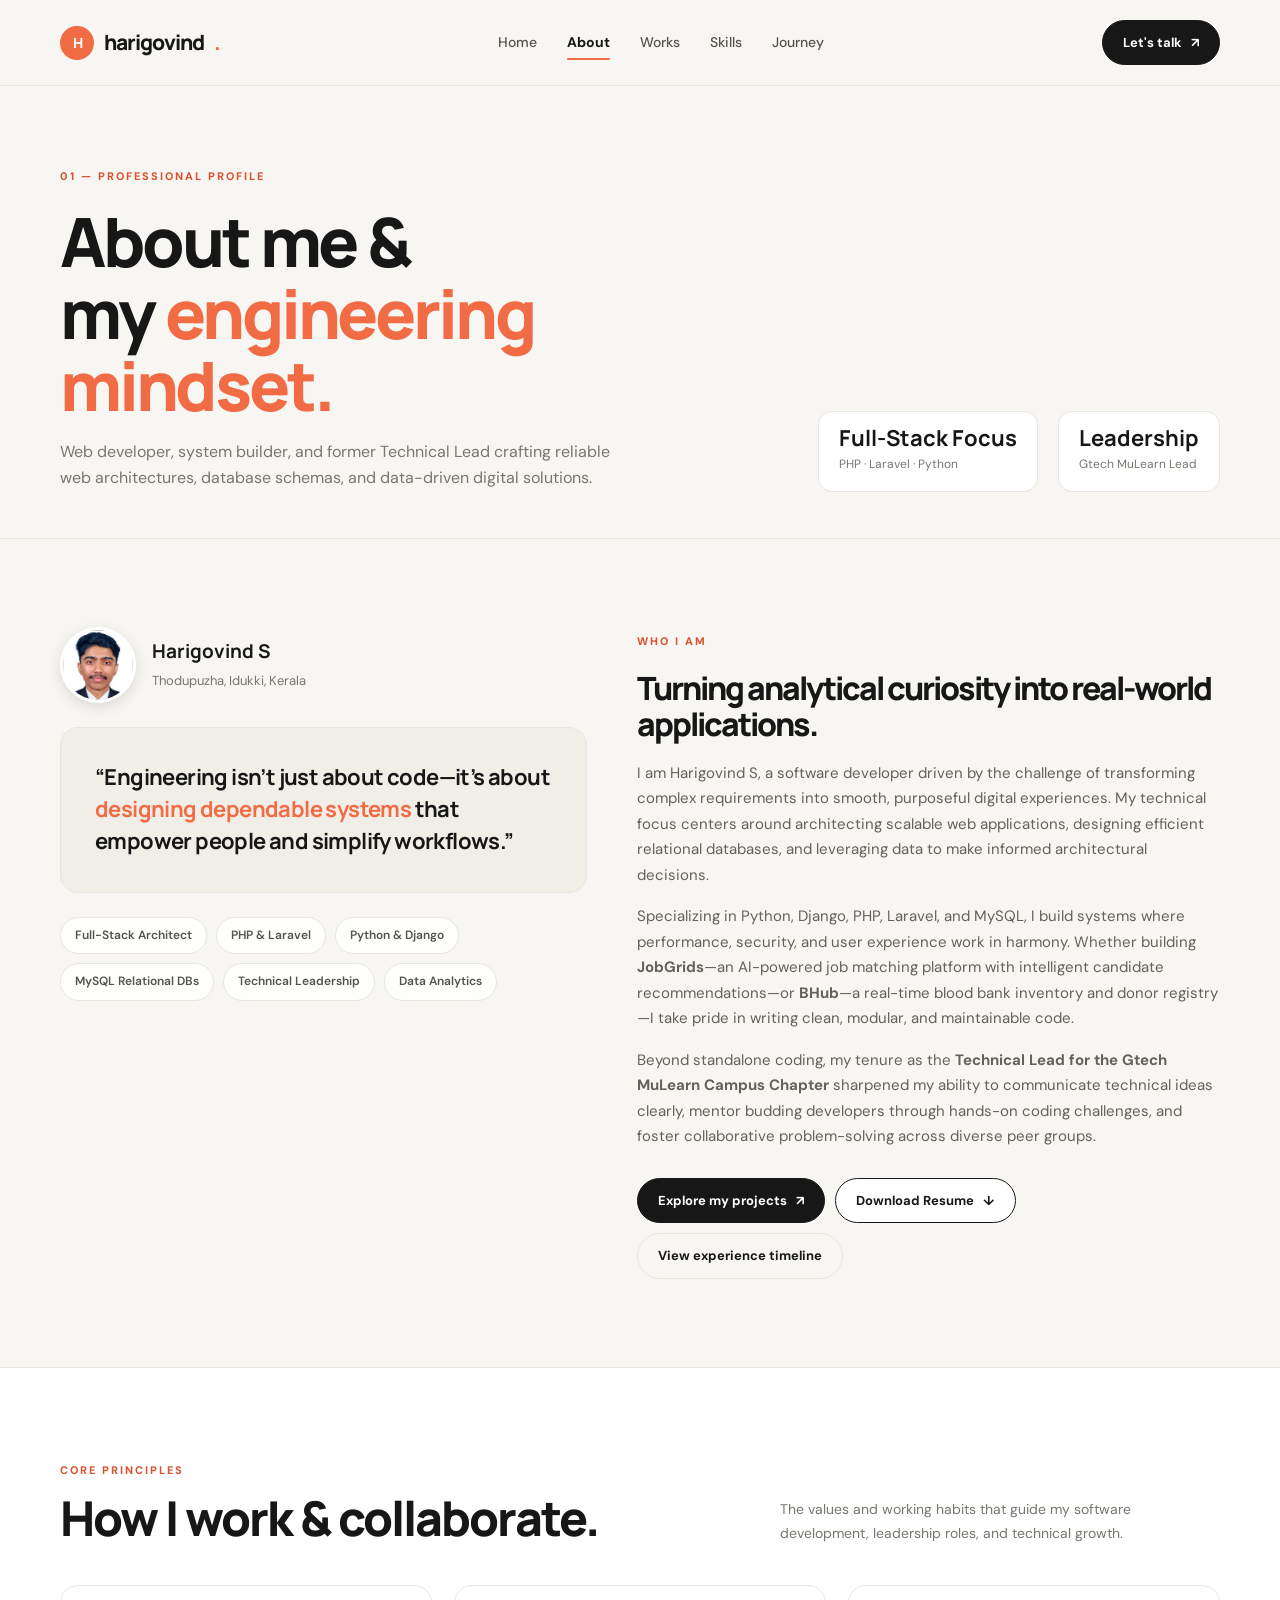
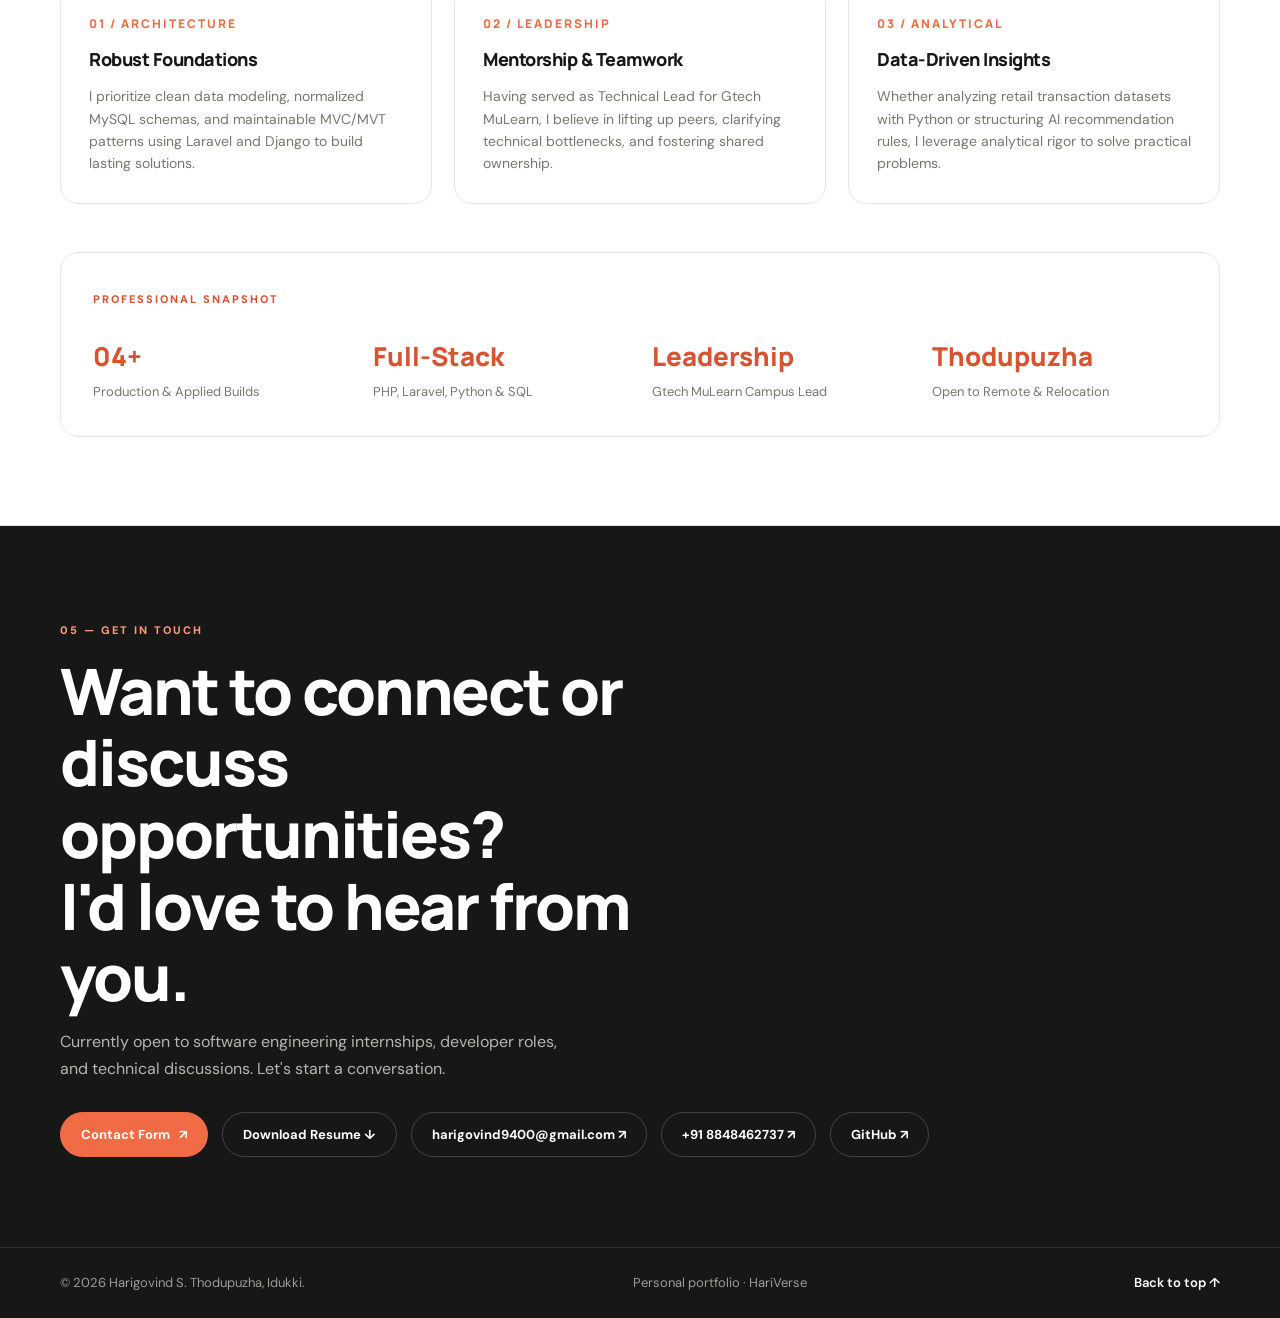
==== about.html @ 69e4f775 "initial commit" ====
<!DOCTYPE html>
<html lang="en">
<head>
  <meta charset="UTF-8">
  <meta name="viewport" content="width=device-width, initial-scale=1.0">
  <meta name="description" content="Learn more about Harigovind S — Web developer, Technical Lead, and builder specializing in full-stack web systems.">
  <meta name="theme-color" content="#f7f6f2">
  <title>About — Harigovind S</title>
  <link rel="preconnect" href="https://fonts.googleapis.com">
  <link rel="preconnect" href="https://fonts.gstatic.com" crossorigin>
  <link href="https://fonts.googleapis.com/css2?family=DM+Sans:wght@400;500;600;700&family=Manrope:wght@400;500;600;700;800&display=swap" rel="stylesheet">
  <link rel="stylesheet" href="assets/css/styles.css">
  <script src="assets/js/script.js" defer></script>
</head>
<body>
  <header class="topbar">
    <div class="wrap nav">
      <a class="brand" href="index.html" aria-label="Harigovind home"><span class="brand-mark">H</span> harigovind<span class="dot-accent">.</span></a>
      <nav class="navlinks" id="navlinks" aria-label="Main navigation">
        <a href="index.html">Home</a>
        <a href="about.html" class="active">About</a>
        <a href="projects.html">Works</a>
        <a href="skills.html">Skills</a>
        <a href="experience.html">Journey</a>
        
      </nav>
      <a class="nav-cta" href="contact.html">Let's talk <span>↗</span></a>
      <button class="menu-btn" id="menuBtn" aria-label="Toggle navigation" aria-expanded="false">☰</button>
    </div>
  </header>

  <main>
    <section class="page-intro">
      <div class="wrap">
        <div class="page-intro-grid">
          <div>
            <div class="kicker">01 — Professional Profile</div>
            <h1>About me &amp;<br>my <em>engineering mindset.</em></h1>
            <p class="page-intro-copy">Web developer, system builder, and former Technical Lead crafting reliable web architectures, database schemas, and data-driven digital solutions.</p>
          </div>
          <div class="page-intro-stats">
            <div class="stat-pill">
              <strong>Full-Stack Focus</strong>
              <span>PHP · Laravel · Python</span>
            </div>
            <div class="stat-pill">
              <strong>Leadership</strong>
              <span>Gtech MuLearn Lead</span>
            </div>
          </div>
        </div>
      </div>
    </section>

    <!-- Narrative & Quote Section -->
    <section id="story">
      <div class="wrap">
        <div class="about-grid">
          <div>
            <div style="display: flex; align-items: center; gap: 16px; margin-bottom: 24px;">
              <img src="assets/img/hari.jpg" alt="Harigovind S" style="width: 76px; height: 76px; border-radius: 50%; object-fit: cover; object-position: center top; border: 3px solid #ffffff; box-shadow: 0 4px 14px rgba(0,0,0,0.12);">
              <div>
                <strong style="display: block; font-family: 'Manrope', sans-serif; font-size: 19px;">Harigovind S</strong>
                <span style="font-size: 13px; color: var(--muted);">Thodupuzha, Idukki, Kerala</span>
              </div>
            </div>
            <div class="about-quote">
              “Engineering isn’t just about code—it’s about <span>designing dependable systems</span> that empower people and simplify workflows.”
            </div>
            <div class="chips" style="margin-top: 24px;">
              <span class="chip">Full-Stack Architect</span>
              <span class="chip">PHP &amp; Laravel</span>
              <span class="chip">Python &amp; Django</span>
              <span class="chip">MySQL Relational DBs</span>
              <span class="chip">Technical Leadership</span>
              <span class="chip">Data Analytics</span>
            </div>
          </div>
          <div>
            <div class="kicker" style="margin-bottom: 12px;">Who I am</div>
            <h2 style="font-size: 32px; margin-bottom: 18px;">Turning analytical curiosity into real-world applications.</h2>
            <p class="about-text">
              I am Harigovind S, a software developer driven by the challenge of transforming complex requirements into smooth, purposeful digital experiences. My technical focus centers around architecting scalable web applications, designing efficient relational databases, and leveraging data to make informed architectural decisions.
            </p>
            <p class="about-text">
              Specializing in Python, Django, PHP, Laravel, and MySQL, I build systems where performance, security, and user experience work in harmony. Whether building <strong>JobGrids</strong>—an AI-powered job matching platform with intelligent candidate recommendations—or <strong>BHub</strong>—a real-time blood bank inventory and donor registry—I take pride in writing clean, modular, and maintainable code.
            </p>
            <p class="about-text">
              Beyond standalone coding, my tenure as the <strong>Technical Lead for the Gtech MuLearn Campus Chapter</strong> sharpened my ability to communicate technical ideas clearly, mentor budding developers through hands-on coding challenges, and foster collaborative problem-solving across diverse peer groups.
            </p>
            <div style="margin-top: 28px; display: flex; flex-wrap: wrap; gap: 10px;">
              <a class="btn" href="projects.html">Explore my projects <span>↗</span></a>
              <a class="btn btn-resume" href="assets/docs/Harigovind_S_Resume.pdf" download="Harigovind_S_Resume.pdf" target="_blank">Download Resume <span>↓</span></a>
              <a class="btn btn-light" href="experience.html">View experience timeline</a>
            </div>
          </div>
        </div>
      </div>
    </section>

    <!-- Core Values Section -->
    <section style="background: var(--surface); border-top: 1px solid var(--line); border-bottom: 1px solid var(--line);">
      <div class="wrap">
        <div class="section-head">
          <div>
            <div class="kicker">Core Principles</div>
            <h2>How I work &amp; collaborate.</h2>
          </div>
          <p class="section-intro">The values and working habits that guide my software development, leadership roles, and technical growth.</p>
        </div>

        <div class="values-grid">
          <div class="value-card">
            <span class="value-number">01 / ARCHITECTURE</span>
            <h3>Robust Foundations</h3>
            <p>I prioritize clean data modeling, normalized MySQL schemas, and maintainable MVC/MVT patterns using Laravel and Django to build lasting solutions.</p>
          </div>
          <div class="value-card">
            <span class="value-number">02 / LEADERSHIP</span>
            <h3>Mentorship &amp; Teamwork</h3>
            <p>Having served as Technical Lead for Gtech MuLearn, I believe in lifting up peers, clarifying technical bottlenecks, and fostering shared ownership.</p>
          </div>
          <div class="value-card">
            <span class="value-number">03 / ANALYTICAL</span>
            <h3>Data-Driven Insights</h3>
            <p>Whether analyzing retail transaction datasets with Python or structuring AI recommendation rules, I leverage analytical rigor to solve practical problems.</p>
          </div>
        </div>

        <!-- Quick Facts Box -->
        <div class="quick-facts-box">
          <div class="kicker">Professional Snapshot</div>
          <div class="facts-grid">
            <div class="fact-item">
              <strong>04+</strong>
              <span>Production &amp; Applied Builds</span>
            </div>
            <div class="fact-item">
              <strong>Full-Stack</strong>
              <span>PHP, Laravel, Python &amp; SQL</span>
            </div>
            <div class="fact-item">
              <strong>Leadership</strong>
              <span>Gtech MuLearn Campus Lead</span>
            </div>
            <div class="fact-item">
              <strong>Thodupuzha</strong>
              <span>Open to Remote &amp; Relocation</span>
            </div>
          </div>
        </div>
      </div>
    </section>

    <!-- Contact Banner -->
    <section class="contact-banner" id="contact">
      <div class="wrap">
        <div class="kicker">05 — Get in touch</div>
        <h2>Want to connect or discuss opportunities?<br>I'd love to hear from you.</h2>
        <p>Currently open to software engineering internships, developer roles, and technical discussions. Let's start a conversation.</p>
        <div class="contact-links">
          <a class="btn btn-accent" href="contact.html">Contact Form <span>↗</span></a>
          <a class="btn btn-light" href="assets/docs/Harigovind_S_Resume.pdf" download="Harigovind_S_Resume.pdf" target="_blank">Download Resume ↓</a>
          <a class="btn btn-light" href="mailto:harigovind9400@gmail.com">harigovind9400@gmail.com ↗</a>
          <a class="btn btn-light" href="tel:+918848462737">+91 8848462737 ↗</a>
          <a class="btn btn-light" href="https://github.com/harigovinds04" target="_blank" rel="noopener noreferrer">GitHub ↗</a>
        </div>
      </div>
    </section>
  </main>

  <footer>
    <div class="wrap footer-inner">
      <span>© <span id="year"></span> Harigovind S. Thodupuzha, Idukki.</span>
      <span>Personal portfolio · HariVerse</span>
      <a href="#story">Back to top ↑</a>
    </div>
  </footer>
</body>
</html>
---- assets/css/styles.css ----
/* ==========================================================================
   HariVerse Portfolio — Master Stylesheet
   assets/css/styles.css
   Unified theme across all portfolio pages
   ========================================================================== */

/* --------------------------------------------------------------------------
   01. CSS Custom Properties / Design Tokens
   -------------------------------------------------------------------------- */
:root {
  --bg: #f7f6f2;
  --surface: #ffffff;
  --surface-alt: #faf9f6;
  --ink: #171717;
  --ink-light: #2b2a27;
  --muted: #77766f;
  --muted-light: #9c9a92;
  --line: #e8e6df;
  --line-light: #f0eee8;
  --accent: #f16b45;
  --accent-dark: #d95331;
  --accent-soft: rgba(241, 107, 69, 0.12);
  --soft: #eeece6;
  --soft-warm: #f1eee7;
  --dark-bg: #171717;
  --dark-surface: #222220;
  --dark-line: #33322f;
  
  --radius-sm: 8px;
  --radius-md: 14px;
  --radius-lg: 18px;
  --radius-xl: 24px;
  --radius-full: 999px;
  
  --max: 1160px;
  --shadow-subtle: 0 4px 20px rgba(0, 0, 0, 0.04);
  --shadow-card: 0 16px 36px rgba(23, 23, 23, 0.06);
  --shadow-hover: 0 20px 45px rgba(23, 23, 23, 0.1);
  --transition-fast: 0.2s ease;
  --transition-smooth: 0.3s cubic-bezier(0.16, 1, 0.3, 1);
}

/* --------------------------------------------------------------------------
   02. Reset & Base Typography
   -------------------------------------------------------------------------- */
*, *::before, *::after {
  box-sizing: border-box;
}

html {
  scroll-behavior: smooth;
  -webkit-font-smoothing: antialiased;
  -moz-osx-font-smoothing: grayscale;
}

body {
  margin: 0;
  background-color: var(--bg);
  color: var(--ink);
  font-family: "DM Sans", -apple-system, BlinkMacSystemFont, "Segoe UI", Roboto, sans-serif;
  font-size: 16px;
  line-height: 1.65;
  overflow-x: hidden;
}

h1, h2, h3, h4, h5, h6, p {
  margin-top: 0;
}

h1, h2, h3, h4 {
  font-family: "Manrope", sans-serif;
  color: var(--ink);
  font-weight: 800;
  letter-spacing: -1.5px;
}

a {
  color: inherit;
  text-decoration: none;
  transition: color var(--transition-fast);
}

button, input, textarea, select {
  font: inherit;
  color: inherit;
}

img {
  max-width: 100%;
  display: block;
}

.wrap {
  width: min(var(--max), calc(100% - 48px));
  margin-inline: auto;
}

/* --------------------------------------------------------------------------
   03. Header & Global Navigation
   -------------------------------------------------------------------------- */
.topbar {
  padding: 20px 0;
  background: var(--bg);
  border-bottom: 1px solid var(--line);
  position: sticky;
  top: 0;
  z-index: 100;
  backdrop-filter: blur(12px);
  -webkit-backdrop-filter: blur(12px);
  background-color: rgba(247, 246, 242, 0.94);
  transition: padding var(--transition-fast), border-color var(--transition-fast);
}

.nav {
  display: flex;
  align-items: center;
  justify-content: space-between;
  gap: 24px;
}

.brand {
  display: flex;
  align-items: center;
  gap: 10px;
  font-family: "Manrope", sans-serif;
  font-weight: 800;
  font-size: 21px;
  letter-spacing: -1px;
  color: var(--ink);
}

.brand-mark {
  width: 34px;
  height: 34px;
  border-radius: 50%;
  display: grid;
  place-items: center;
  background: var(--accent);
  color: #ffffff;
  font-size: 14px;
  font-weight: 800;
  flex-shrink: 0;
}

.dot-accent {
  color: var(--accent);
}

.navlinks {
  display: flex;
  align-items: center;
  gap: 30px;
  color: #55534e;
  font-size: 14px;
  font-weight: 500;
}

.navlinks a {
  position: relative;
  padding: 4px 0;
}

.navlinks a:hover {
  color: var(--accent-dark);
}

.navlinks a.active {
  color: var(--ink);
  font-weight: 700;
}

.navlinks a.active::after {
  content: "";
  position: absolute;
  bottom: -2px;
  left: 0;
  width: 100%;
  height: 2px;
  background: var(--accent);
  border-radius: 2px;
}

.nav-resume {
  font-weight: 700 !important;
  color: var(--accent-dark) !important;
}

.nav-resume:hover {
  color: var(--accent) !important;
}

.nav-cta, .btn {
  display: inline-flex;
  align-items: center;
  justify-content: center;
  gap: 9px;
  border-radius: var(--radius-full);
  padding: 11px 20px;
  background: var(--ink);
  color: #ffffff;
  font-size: 13px;
  font-weight: 700;
  border: 1px solid var(--ink);
  transition: var(--transition-fast);
  cursor: pointer;
  white-space: nowrap;
}

.nav-cta:hover, .btn:hover {
  background: var(--accent);
  border-color: var(--accent);
  color: #ffffff;
  transform: translateY(-2px);
}

.btn span {
  display: inline-block;
  transition: transform var(--transition-fast);
}

.btn:hover span {
  transform: translate(2px, -2px);
}

.btn-light {
  background: transparent;
  color: var(--ink);
  border-color: var(--line);
}

.btn-light:hover {
  background: var(--ink);
  color: #ffffff;
  border-color: var(--ink);
}

.btn-accent {
  background: var(--accent);
  border-color: var(--accent);
  color: #ffffff;
}

.btn-accent:hover {
  background: var(--accent-dark);
  border-color: var(--accent-dark);
}

.btn-resume {
  background: var(--surface);
  color: var(--ink);
  border-color: var(--ink);
}

.btn-resume:hover {
  background: var(--accent);
  border-color: var(--accent);
  color: #ffffff;
}

.btn-resume:hover span {
  transform: translateY(2px);
}

.menu-btn {
  display: none;
  border: 1px solid var(--line);
  background: var(--surface);
  border-radius: 50%;
  width: 42px;
  height: 42px;
  font-size: 18px;
  cursor: pointer;
  align-items: center;
  justify-content: center;
  color: var(--ink);
}

/* --------------------------------------------------------------------------
   04. Page Header / Intros & Hero Elements
   -------------------------------------------------------------------------- */
.eyebrow, .kicker {
  display: inline-flex;
  align-items: center;
  gap: 9px;
  color: var(--muted);
  text-transform: uppercase;
  letter-spacing: 2px;
  font-size: 11px;
  font-weight: 800;
}

.kicker {
  color: var(--accent-dark);
}

.dot {
  width: 8px;
  height: 8px;
  border-radius: 50%;
  background: #6dbb83;
  box-shadow: 0 0 0 5px rgba(109, 187, 131, 0.18);
  display: inline-block;
}

/* Dedicated Page Intro Banner for subpages */
.page-intro {
  padding: 76px 0 46px;
  border-bottom: 1px solid var(--line);
}

.page-intro-grid {
  display: grid;
  grid-template-columns: 1.2fr 0.8fr;
  gap: 40px;
  align-items: flex-end;
}

.page-intro h1 {
  font-size: clamp(40px, 6vw, 68px);
  line-height: 1.06;
  letter-spacing: -3px;
  margin: 16px 0 18px;
}

.page-intro h1 em {
  color: var(--accent);
  font-style: normal;
}

.page-intro-copy {
  color: var(--muted);
  font-size: 16px;
  max-width: 580px;
  margin-bottom: 0;
}

.page-intro-stats {
  display: flex;
  flex-wrap: wrap;
  gap: 20px;
  justify-content: flex-end;
}

.stat-pill {
  background: var(--surface);
  border: 1px solid var(--line);
  padding: 14px 20px;
  border-radius: var(--radius-md);
  text-align: left;
}

.stat-pill strong {
  display: block;
  font-family: "Manrope", sans-serif;
  font-size: 22px;
  color: var(--ink);
  line-height: 1.1;
}

.stat-pill span {
  font-size: 12px;
  color: var(--muted);
}

/* Hero Section (Index) */
.hero {
  padding: 86px 0 76px;
}

.hero-grid {
  display: grid;
  grid-template-columns: 1.2fr .8fr;
  gap: 54px;
  align-items: center;
}

h1 {
  font-size: clamp(46px, 7vw, 84px);
  line-height: 1.03;
  letter-spacing: -4px;
  margin: 22px 0;
  max-width: 760px;
}

h1 em {
  color: var(--accent);
  font-style: normal;
}

.hero-copy {
  color: var(--muted);
  font-size: 16px;
  max-width: 560px;
}

.hero-actions {
  display: flex;
  flex-wrap: wrap;
  gap: 12px;
  margin-top: 28px;
}

.hero-meta {
  display: flex;
  flex-wrap: wrap;
  gap: 24px;
  margin-top: 42px;
  color: var(--muted);
  font-size: 12px;
}

.hero-meta strong {
  color: var(--ink);
  display: block;
  font-size: 14px;
}

.portrait-card {
  position: relative;
  min-height: 440px;
  border-radius: 28px;
  background: #e9e2d7;
  overflow: hidden;
  display: grid;
  place-items: center;
  box-shadow: var(--shadow-subtle);
}

.portrait-card::before {
  content: "";
  position: absolute;
  width: 310px;
  height: 310px;
  border-radius: 50%;
  background: #f4b69f;
  top: 48px;
  left: 50%;
  transform: translateX(-50%);
}

.portrait-frame {
  position: relative;
  z-index: 1;
  width: 74%;
  aspect-ratio: 4/5;
  border-radius: 46% 46% 22px 22px;
  overflow: hidden;
  box-shadow: 0 20px 45px rgba(88, 68, 55, 0.22);
  border: 4px solid #ffffff;
  background: #d8cec3;
  display: flex;
}

.portrait-photo {
  width: 100%;
  height: 100%;
  object-fit: cover;
  object-position: center top;
  display: block;
  transition: transform 0.4s ease;
}

.portrait-card:hover .portrait-photo {
  transform: scale(1.04);
}

.portrait-placeholder {
  position: relative;
  z-index: 1;
  width: 72%;
  aspect-ratio: 4/5;
  border-radius: 46% 46% 20px 20px;
  background: linear-gradient(145deg, #d0b9a7, #8c7569);
  display: grid;
  place-items: center;
  color: #ffffff;
  font-family: "Manrope", sans-serif;
  font-size: 76px;
  font-weight: 800;
  letter-spacing: -5px;
  box-shadow: 0 20px 50px rgba(88, 68, 55, 0.18);
}

.floating-note {
  position: absolute;
  z-index: 2;
  right: 18px;
  bottom: 22px;
  background: var(--surface);
  padding: 13px 18px;
  border-radius: 14px;
  box-shadow: 0 12px 30px rgba(0, 0, 0, 0.08);
  font-size: 12px;
  border: 1px solid var(--line-light);
}

.floating-note strong {
  display: block;
  font-size: 14px;
  color: var(--ink);
}

/* --------------------------------------------------------------------------
   05. Ticker / Marquee Bar
   -------------------------------------------------------------------------- */
.ticker {
  border-top: 1px solid var(--line);
  border-bottom: 1px solid var(--line);
  padding: 17px 0;
  overflow: hidden;
  color: #77746d;
  background: var(--surface);
}

.ticker-inner {
  display: flex;
  justify-content: space-between;
  gap: 24px;
  white-space: nowrap;
  font-family: "Manrope", sans-serif;
  font-weight: 700;
  font-size: 11px;
  letter-spacing: 2px;
  text-transform: uppercase;
}

/* --------------------------------------------------------------------------
   06. Generic Section Layouts
   -------------------------------------------------------------------------- */
section {
  padding: 88px 0;
}

.section-head {
  display: flex;
  align-items: flex-end;
  justify-content: space-between;
  gap: 25px;
  margin-bottom: 38px;
}

h2 {
  font-size: clamp(30px, 4vw, 48px);
  line-height: 1.12;
  letter-spacing: -2px;
  margin: 9px 0 0;
}

.section-intro {
  max-width: 440px;
  color: var(--muted);
  font-size: 14px;
  margin: 0;
}

/* --------------------------------------------------------------------------
   07. About Page & About Section Components
   -------------------------------------------------------------------------- */
.about-grid {
  display: grid;
  grid-template-columns: 0.95fr 1.05fr;
  gap: 50px;
  align-items: start;
}

.about-quote {
  background: var(--soft-warm);
  border: 1px solid var(--line);
  border-radius: var(--radius-lg);
  padding: 34px;
  font-family: "Manrope", sans-serif;
  font-weight: 700;
  font-size: 22px;
  line-height: 1.45;
  letter-spacing: -0.6px;
  position: relative;
}

.about-quote span {
  color: var(--accent);
}

.about-text {
  color: #63615a;
  font-size: 15px;
  line-height: 1.7;
  margin-bottom: 16px;
}

.chips {
  display: flex;
  flex-wrap: wrap;
  gap: 9px;
  margin-top: 24px;
}

.chip {
  border: 1px solid var(--line);
  border-radius: var(--radius-full);
  padding: 8px 14px;
  font-size: 12px;
  font-weight: 600;
  color: #55534e;
  background: rgba(255, 255, 255, 0.85);
  transition: var(--transition-fast);
}

.chip:hover {
  border-color: var(--accent);
  color: var(--accent-dark);
}

/* About Values Grid */
.values-grid {
  display: grid;
  grid-template-columns: repeat(3, 1fr);
  gap: 22px;
  margin-top: 40px;
}

.value-card {
  background: var(--surface);
  border: 1px solid var(--line);
  border-radius: var(--radius-lg);
  padding: 28px;
  transition: var(--transition-fast);
}

.value-card:hover {
  transform: translateY(-4px);
  box-shadow: var(--shadow-card);
  border-color: #d8d5cb;
}

.value-number {
  font-family: "Manrope", sans-serif;
  font-size: 12px;
  font-weight: 800;
  color: var(--accent);
  letter-spacing: 2px;
  margin-bottom: 12px;
  display: block;
}

.value-card h3 {
  font-size: 18px;
  margin-bottom: 10px;
  letter-spacing: -0.5px;
}

.value-card p {
  color: var(--muted);
  font-size: 14px;
  line-height: 1.6;
  margin-bottom: 0;
}

/* Quick Facts / Highlights List */
.quick-facts-box {
  background: var(--surface);
  border: 1px solid var(--line);
  border-radius: var(--radius-lg);
  padding: 32px;
  margin-top: 48px;
}

.facts-grid {
  display: grid;
  grid-template-columns: repeat(4, 1fr);
  gap: 24px;
  margin-top: 24px;
}

.fact-item strong {
  display: block;
  font-family: "Manrope", sans-serif;
  font-size: 26px;
  color: var(--accent-dark);
  font-weight: 800;
}

.fact-item span {
  font-size: 13px;
  color: var(--muted);
}

/* --------------------------------------------------------------------------
   08. Works / Projects Page Components
   -------------------------------------------------------------------------- */
.work-section {
  background: var(--soft);
}

/* Filter Bar */
.filter-bar {
  display: flex;
  flex-wrap: wrap;
  gap: 10px;
  margin-bottom: 38px;
}

.filter-btn {
  padding: 9px 18px;
  border-radius: var(--radius-full);
  border: 1px solid var(--line);
  background: var(--surface);
  font-size: 13px;
  font-weight: 600;
  color: #5f5d57;
  cursor: pointer;
  transition: var(--transition-fast);
}

.filter-btn:hover {
  border-color: var(--ink);
  color: var(--ink);
}

.filter-btn.active {
  background: var(--ink);
  color: #ffffff;
  border-color: var(--ink);
}

/* Featured Project Card (Full width detailed card) */
.project-card {
  background: var(--surface);
  border: 1px solid var(--line);
  border-radius: var(--radius-xl);
  overflow: hidden;
  margin-bottom: 48px;
  box-shadow: var(--shadow-subtle);
  transition: transform var(--transition-smooth), box-shadow var(--transition-smooth);
}

.project-card:hover {
  transform: translateY(-4px);
  box-shadow: var(--shadow-card);
}

.visual {
  min-height: 330px;
  background: #dfe7e1;
  display: grid;
  place-items: center;
  padding: 24px;
  position: relative;
  overflow: hidden;
}

.visual-alt {
  background: #f2e6dc;
}

.visual-code {
  background: #252830;
}

.visual-blue {
  background: #dbe4ee;
}

.project-image {
  width: 100%;
  max-height: 480px;
  object-fit: cover;
  border-radius: var(--radius-md);
  box-shadow: 0 16px 36px rgba(0, 0, 0, 0.12);
  display: block;
}

/* Mock Application Window (Interactive Visual without image) */
.mock-browser {
  width: min(720px, 100%);
  background: #ffffff;
  border-radius: 12px;
  overflow: hidden;
  box-shadow: 0 20px 45px rgba(0, 0, 0, 0.15);
  border: 1px solid rgba(0, 0, 0, 0.08);
}

.mock-browser-bar {
  height: 34px;
  background: #eceae3;
  display: flex;
  align-items: center;
  gap: 7px;
  padding: 0 14px;
}

.mock-browser-bar i {
  width: 8px;
  height: 8px;
  border-radius: 50%;
  background: #d1cec7;
  display: inline-block;
}

.mock-browser-bar i:nth-child(1) { background: #f07d72; }
.mock-browser-bar i:nth-child(2) { background: #eec15b; }
.mock-browser-bar i:nth-child(3) { background: #62c370; }

.mock-browser-body {
  padding: 28px;
  min-height: 200px;
}

.project-card .content {
  padding: 36px;
}

.heading {
  display: flex;
  justify-content: space-between;
  align-items: flex-start;
  gap: 24px;
}

.heading h2 {
  font-size: clamp(26px, 3.5vw, 36px);
  letter-spacing: -1.2px;
  margin: 6px 0 8px;
}

.subtitle {
  color: var(--muted);
  font-size: 15px;
}

.repo-btn {
  display: inline-flex;
  align-items: center;
  gap: 8px;
  padding: 11px 19px;
  border-radius: var(--radius-full);
  background: var(--ink);
  color: #ffffff;
  font-size: 13px;
  font-weight: 700;
  white-space: nowrap;
  transition: var(--transition-fast);
  border: 1px solid var(--ink);
}

.repo-btn:hover {
  background: var(--accent);
  border-color: var(--accent);
  color: #ffffff;
  transform: translateY(-2px);
}

.description {
  max-width: 900px;
  color: #65635d;
  font-size: 15px;
  margin: 20px 0 24px;
  line-height: 1.7;
}

.tags, .stack {
  display: flex;
  flex-wrap: wrap;
  gap: 9px;
}

.tag {
  padding: 6px 13px;
  border: 1px solid var(--line);
  background: var(--surface-alt);
  border-radius: var(--radius-full);
  color: #5f5d57;
  font-size: 12px;
  font-weight: 500;
}

.details {
  display: grid;
  grid-template-columns: 1.2fr 0.8fr;
  gap: 36px;
  border-top: 1px solid var(--line);
  padding-top: 28px;
  margin-top: 30px;
}

.details h3 {
  font-size: 17px;
  margin-bottom: 14px;
}

.features {
  display: grid;
  grid-template-columns: 1fr 1fr;
  gap: 12px 20px;
}

.feature {
  display: flex;
  gap: 10px;
  color: #65635d;
  font-size: 13px;
  line-height: 1.5;
}

.check {
  color: var(--accent);
  font-weight: 800;
  flex-shrink: 0;
}

.stack span {
  padding: 8px 13px;
  border-radius: var(--radius-sm);
  background: var(--soft);
  font-size: 12px;
  font-weight: 600;
  color: var(--ink);
}

.note {
  margin-top: 22px;
  padding: 15px 18px;
  border-radius: var(--radius-md);
  background: #f8f4ec;
  color: #777064;
  font-size: 12px;
  border-left: 3px solid var(--accent);
}

/* Grid Project Card (compact 2-column format) */
.project-grid {
  display: grid;
  grid-template-columns: repeat(2, 1fr);
  gap: 24px;
}

.project {
  background: var(--surface);
  border: 1px solid var(--line);
  border-radius: var(--radius-lg);
  padding: 14px;
  transition: var(--transition-smooth);
  display: flex;
  flex-direction: column;
}

.project:hover {
  transform: translateY(-5px);
  box-shadow: var(--shadow-card);
  border-color: #d8d5cb;
}

.project-art {
  min-height: 240px;
  border-radius: 12px;
  display: grid;
  place-items: center;
  overflow: hidden;
  position: relative;
}

.art-one { background: #dce5dc; }
.art-two { background: #e8d8d0; }
.art-three { background: #d9d9e7; }
.art-four { background: #e8e1c9; }

.mock-window {
  width: 76%;
  min-height: 155px;
  background: #ffffff;
  border-radius: 10px;
  box-shadow: 0 18px 35px rgba(0, 0, 0, 0.08);
  padding: 16px;
  transform: rotate(-3deg);
  transition: transform var(--transition-fast);
}

.project:hover .mock-window {
  transform: rotate(0deg) scale(1.02);
}

.mock-window b {
  display: block;
  width: 45%;
  height: 8px;
  background: #252525;
  border-radius: 9px;
  margin-bottom: 12px;
}

.mock-window i {
  display: block;
  width: 85%;
  height: 5px;
  background: #e8e6e1;
  border-radius: 9px;
  margin: 7px 0;
}

.mock-window .mock-block {
  height: 55px;
  background: #f16b45;
  opacity: 0.8;
  border-radius: 6px;
  margin-top: 13px;
}

.project-info {
  display: flex;
  align-items: center;
  justify-content: space-between;
  gap: 12px;
  padding: 18px 8px 8px;
}

.project-info h3 {
  font-size: 17px;
  margin: 0 0 4px;
}

.project-info p {
  color: var(--muted);
  font-size: 13px;
  margin: 0;
}

.arrow {
  width: 38px;
  height: 38px;
  flex: 0 0 auto;
  border: 1px solid var(--line);
  border-radius: 50%;
  display: grid;
  place-items: center;
  font-weight: 700;
  transition: var(--transition-fast);
}

.project:hover .arrow {
  background: var(--ink);
  color: #ffffff;
  border-color: var(--ink);
  transform: rotate(45deg);
}

/* --------------------------------------------------------------------------
   09. Skills Page & Section Components
   -------------------------------------------------------------------------- */
.skills-grid {
  display: grid;
  grid-template-columns: repeat(4, 1fr);
  gap: 18px;
}

.skill {
  border: 1px solid var(--line);
  background: rgba(255, 255, 255, 0.85);
  border-radius: var(--radius-md);
  padding: 24px;
  transition: var(--transition-smooth);
}

.skill:hover {
  transform: translateY(-4px);
  background: var(--surface);
  box-shadow: var(--shadow-card);
  border-color: #d8d5cb;
}

.skill .symbol {
  font-size: 26px;
  color: var(--accent);
  margin-bottom: 12px;
  line-height: 1;
}

.skill h3 {
  font-size: 15px;
  margin: 0 0 6px;
}

.skill p {
  color: var(--muted);
  font-size: 13px;
  margin: 0;
  line-height: 1.5;
}

/* Detailed Skills Clusters on skills.html */
.skills-cluster {
  background: var(--surface);
  border: 1px solid var(--line);
  border-radius: var(--radius-xl);
  padding: 36px;
  margin-bottom: 30px;
}

.cluster-head {
  display: flex;
  align-items: center;
  justify-content: space-between;
  gap: 20px;
  border-bottom: 1px solid var(--line);
  padding-bottom: 18px;
  margin-bottom: 24px;
}

.cluster-head h3 {
  font-size: 22px;
  margin: 0;
  display: flex;
  align-items: center;
  gap: 12px;
}

.cluster-badge {
  font-size: 11px;
  letter-spacing: 1.5px;
  text-transform: uppercase;
  padding: 4px 10px;
  border-radius: var(--radius-full);
  background: var(--soft);
  color: var(--muted);
  font-weight: 700;
}

.skills-items-grid {
  display: grid;
  grid-template-columns: repeat(3, 1fr);
  gap: 18px;
}

.skill-box {
  border: 1px solid var(--line-light);
  background: var(--surface-alt);
  border-radius: var(--radius-md);
  padding: 20px;
  transition: var(--transition-fast);
}

.skill-box:hover {
  border-color: var(--accent);
  background: var(--surface);
}

.skill-box-top {
  display: flex;
  justify-content: space-between;
  align-items: center;
  margin-bottom: 10px;
}

.skill-box-top h4 {
  font-size: 16px;
  margin: 0;
}

.skill-level {
  font-size: 11px;
  color: var(--accent-dark);
  font-weight: 700;
  background: var(--accent-soft);
  padding: 3px 8px;
  border-radius: var(--radius-full);
}

.skill-box p {
  font-size: 13px;
  color: var(--muted);
  margin-bottom: 12px;
}

.skill-bar-wrap {
  width: 100%;
  height: 5px;
  background: var(--line);
  border-radius: 4px;
  overflow: hidden;
}

.skill-bar-fill {
  height: 100%;
  background: var(--accent);
  border-radius: 4px;
}

/* --------------------------------------------------------------------------
   10. Journey & Experience Timeline Components
   -------------------------------------------------------------------------- */
.timeline {
  border-top: 1px solid var(--line);
}

.timeline-row {
  display: grid;
  grid-template-columns: 1fr 1.3fr .7fr;
  gap: 20px;
  padding: 26px 0;
  border-bottom: 1px solid var(--line);
  align-items: center;
  transition: background-color var(--transition-fast);
}

.timeline-row:hover {
  background-color: rgba(255, 255, 255, 0.4);
}

.timeline-row strong {
  font-family: "Manrope", sans-serif;
  font-size: 16px;
  font-weight: 700;
  color: var(--ink);
}

.timeline-row span {
  color: var(--muted);
  font-size: 14px;
}

.timeline-row .date {
  text-align: right;
  font-weight: 600;
  font-size: 13px;
  color: var(--ink-light);
}

/* Detailed Journey Cards on experience.html */
.journey-grid {
  display: grid;
  grid-template-columns: 1fr 1fr;
  gap: 28px;
  margin-top: 36px;
}

.journey-card {
  background: var(--surface);
  border: 1px solid var(--line);
  border-radius: var(--radius-xl);
  padding: 32px;
  box-shadow: var(--shadow-subtle);
  position: relative;
  transition: var(--transition-smooth);
}

.journey-card:hover {
  transform: translateY(-4px);
  box-shadow: var(--shadow-card);
  border-color: #d8d5cb;
}

.journey-type {
  font-size: 11px;
  font-weight: 800;
  letter-spacing: 2px;
  text-transform: uppercase;
  color: var(--accent-dark);
  margin-bottom: 12px;
  display: block;
}

.journey-card h3 {
  font-size: 21px;
  margin-bottom: 6px;
}

.journey-inst {
  color: var(--muted);
  font-size: 14px;
  margin-bottom: 14px;
  display: block;
}

.journey-date {
  display: inline-block;
  padding: 4px 10px;
  border-radius: var(--radius-full);
  background: var(--soft);
  font-size: 12px;
  font-weight: 700;
  color: var(--ink);
  margin-bottom: 16px;
}

.journey-card p {
  color: #65635d;
  font-size: 14px;
  line-height: 1.6;
  margin-bottom: 16px;
}

.journey-bullets {
  list-style: none;
  padding: 0;
  margin: 0;
}

.journey-bullets li {
  position: relative;
  padding-left: 20px;
  margin-bottom: 8px;
  font-size: 13px;
  color: #65635d;
}

.journey-bullets li::before {
  content: "✦";
  position: absolute;
  left: 0;
  color: var(--accent);
  font-size: 11px;
}

/* --------------------------------------------------------------------------
   11. Contact Page & Contact Section Components
   -------------------------------------------------------------------------- */
.contact-grid {
  display: grid;
  grid-template-columns: 1fr 1.1fr;
  gap: 50px;
  align-items: start;
}

.contact-info-card {
  background: var(--surface);
  border: 1px solid var(--line);
  border-radius: var(--radius-xl);
  padding: 38px;
}

.contact-method {
  display: flex;
  align-items: flex-start;
  gap: 16px;
  padding: 18px 0;
  border-bottom: 1px solid var(--line);
}

.contact-method:last-child {
  border-bottom: none;
  padding-bottom: 0;
}

.contact-method-icon {
  width: 44px;
  height: 44px;
  border-radius: 50%;
  background: var(--soft);
  display: grid;
  place-items: center;
  font-size: 18px;
  color: var(--accent);
  flex-shrink: 0;
}

.contact-method h4 {
  font-size: 14px;
  margin-bottom: 3px;
  color: var(--muted);
  text-transform: uppercase;
  letter-spacing: 1px;
}

.contact-method p, .contact-method a {
  font-size: 16px;
  font-weight: 600;
  color: var(--ink);
  margin: 0;
}

.contact-method a:hover {
  color: var(--accent);
}

/* Form Styling */
.contact-form-wrap {
  background: var(--surface);
  border: 1px solid var(--line);
  border-radius: var(--radius-xl);
  padding: 40px;
  box-shadow: var(--shadow-subtle);
}

.form-group {
  margin-bottom: 22px;
}

.form-row {
  display: grid;
  grid-template-columns: 1fr 1fr;
  gap: 16px;
}

label {
  display: block;
  font-size: 13px;
  font-weight: 700;
  color: var(--ink);
  margin-bottom: 8px;
}

input[type="text"],
input[type="email"],
textarea,
select {
  width: 100%;
  padding: 13px 16px;
  border: 1px solid var(--line);
  border-radius: var(--radius-md);
  background: var(--surface-alt);
  color: var(--ink);
  font-size: 14px;
  transition: var(--transition-fast);
  outline: none;
}

input[type="text"]:focus,
input[type="email"]:focus,
textarea:focus {
  background: var(--surface);
  border-color: var(--accent);
  box-shadow: 0 0 0 4px var(--accent-soft);
}

textarea {
  min-height: 140px;
  resize: vertical;
}

.form-status {
  padding: 12px 16px;
  border-radius: var(--radius-md);
  font-size: 13px;
  margin-top: 16px;
  display: none;
}

.form-status.success {
  background: #eef8f0;
  color: #1e7e34;
  border: 1px solid #c3e6cb;
  display: block;
}

/* Global Dark Contact Banner (above footer on subpages) */
.contact-banner {
  background: var(--ink);
  color: #ffffff;
  padding: 90px 0;
}

.contact-banner .kicker {
  color: #ff9a79;
}

.contact-banner h2 {
  max-width: 650px;
  font-size: clamp(38px, 5.5vw, 64px);
  color: #ffffff;
  margin: 12px 0 16px;
}

.contact-banner p {
  color: #b7b5af;
  max-width: 520px;
  font-size: 16px;
  margin-bottom: 30px;
}

.contact-banner .contact-links {
  display: flex;
  flex-wrap: wrap;
  gap: 14px;
}

.contact-banner .btn-accent {
  background: var(--accent);
  border-color: var(--accent);
}

.contact-banner .btn-accent:hover {
  background: #ffffff;
  color: var(--ink);
  border-color: #ffffff;
}

.contact-banner .btn-light {
  color: #ffffff;
  border-color: #444340;
  background: transparent;
}

.contact-banner .btn-light:hover {
  background: #ffffff;
  color: var(--ink);
  border-color: #ffffff;
}

/* --------------------------------------------------------------------------
   12. Footer
   -------------------------------------------------------------------------- */
footer {
  background: var(--ink);
  color: #9d9b95;
  border-top: 1px solid #2d2c29;
  padding: 24px 0;
  font-size: 13px;
}

.footer-inner {
  display: flex;
  align-items: center;
  justify-content: space-between;
  gap: 20px;
}

.footer-inner a {
  color: #ffffff;
  font-weight: 600;
  transition: color var(--transition-fast);
}

.footer-inner a:hover {
  color: var(--accent);
}

/* --------------------------------------------------------------------------
   13. Responsive Breakpoints
   -------------------------------------------------------------------------- */
@media (max-width: 980px) {
  .hero-grid, 
  .about-grid, 
  .page-intro-grid,
  .contact-grid,
  .details {
    grid-template-columns: 1fr;
    gap: 36px;
  }
  
  .page-intro-stats {
    justify-content: flex-start;
  }

  .values-grid {
    grid-template-columns: repeat(2, 1fr);
  }

  .skills-items-grid {
    grid-template-columns: repeat(2, 1fr);
  }

  .skills-grid {
    grid-template-columns: repeat(2, 1fr);
  }

  .facts-grid {
    grid-template-columns: repeat(2, 1fr);
  }

  .journey-grid {
    grid-template-columns: 1fr;
  }
}

@media (max-width: 800px) {
  .hero {
    padding-top: 50px;
  }
  
  .portrait-card {
    min-height: 350px;
    max-width: 500px;
    width: 100%;
    margin-inline: auto;
  }
  
  .section-head {
    align-items: flex-start;
    flex-direction: column;
    gap: 12px;
  }

  .heading {
    flex-direction: column;
    gap: 16px;
  }

  .features {
    grid-template-columns: 1fr;
  }
}

@media (max-width: 640px) {
  .wrap {
    width: min(100% - 32px, var(--max));
  }

  .topbar {
    padding: 16px 0;
  }

  .navlinks {
    display: none;
    position: absolute;
    top: 68px;
    left: 16px;
    right: 16px;
    padding: 20px;
    border: 1px solid var(--line);
    border-radius: var(--radius-lg);
    background: var(--surface);
    flex-direction: column;
    align-items: stretch;
    gap: 16px;
    z-index: 1000;
    box-shadow: 0 16px 40px rgba(0, 0, 0, 0.12);
  }

  .navlinks.open {
    display: flex;
  }

  .nav-cta {
    display: none;
  }

  .menu-btn {
    display: flex;
  }

  h1 {
    letter-spacing: -2px;
  }

  section {
    padding: 64px 0;
  }

  .page-intro {
    padding: 56px 0 36px;
  }

  .project-grid {
    grid-template-columns: 1fr;
  }

  .skills-grid {
    grid-template-columns: 1fr;
  }

  .skills-items-grid {
    grid-template-columns: 1fr;
  }

  .values-grid {
    grid-template-columns: 1fr;
  }

  .facts-grid {
    grid-template-columns: 1fr;
  }

  .form-row {
    grid-template-columns: 1fr;
  }

  .timeline-row {
    grid-template-columns: 1fr;
    gap: 6px;
  }

  .timeline-row .date {
    text-align: left;
  }

  .footer-inner {
    flex-direction: column;
    align-items: flex-start;
    gap: 12px;
  }

  .ticker-inner {
    justify-content: flex-start;
  }

  .visual {
    min-height: 240px;
    padding: 16px;
  }

  .project-card .content {
    padding: 24px 20px;
  }
}
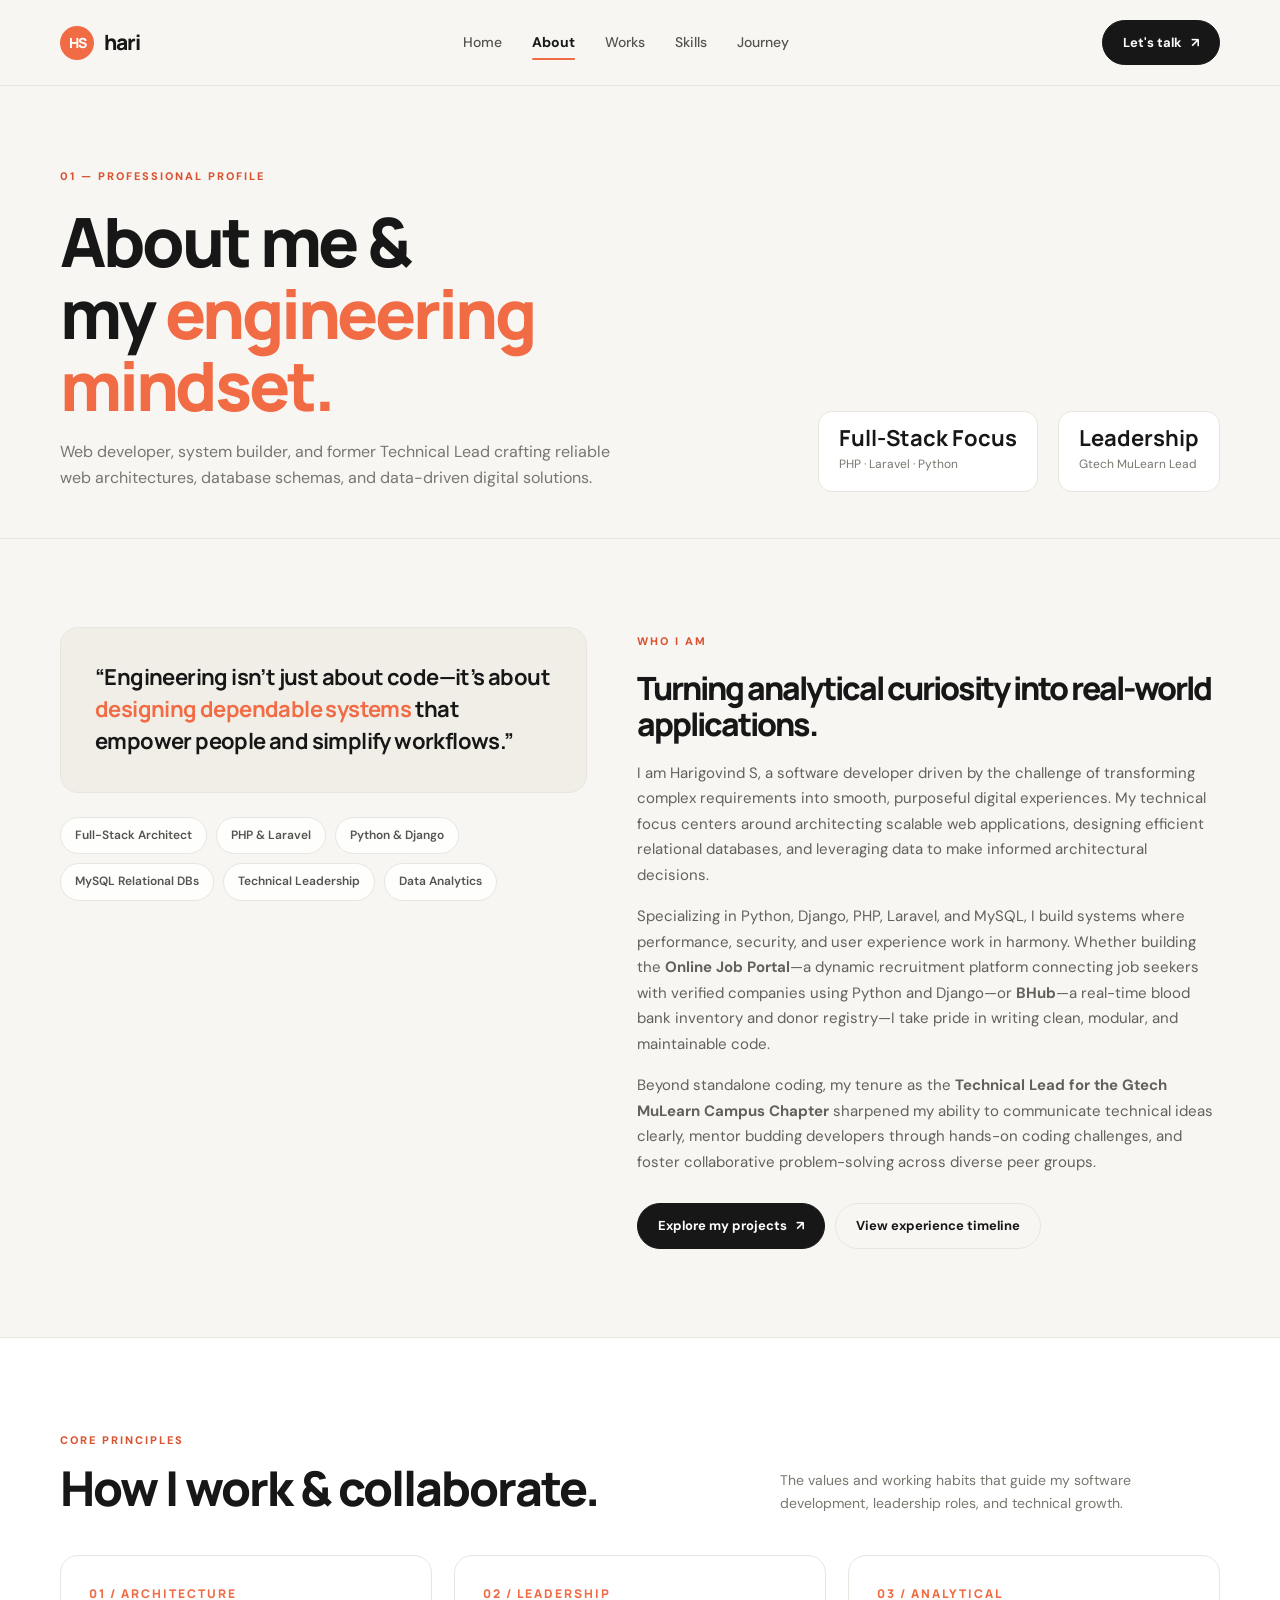
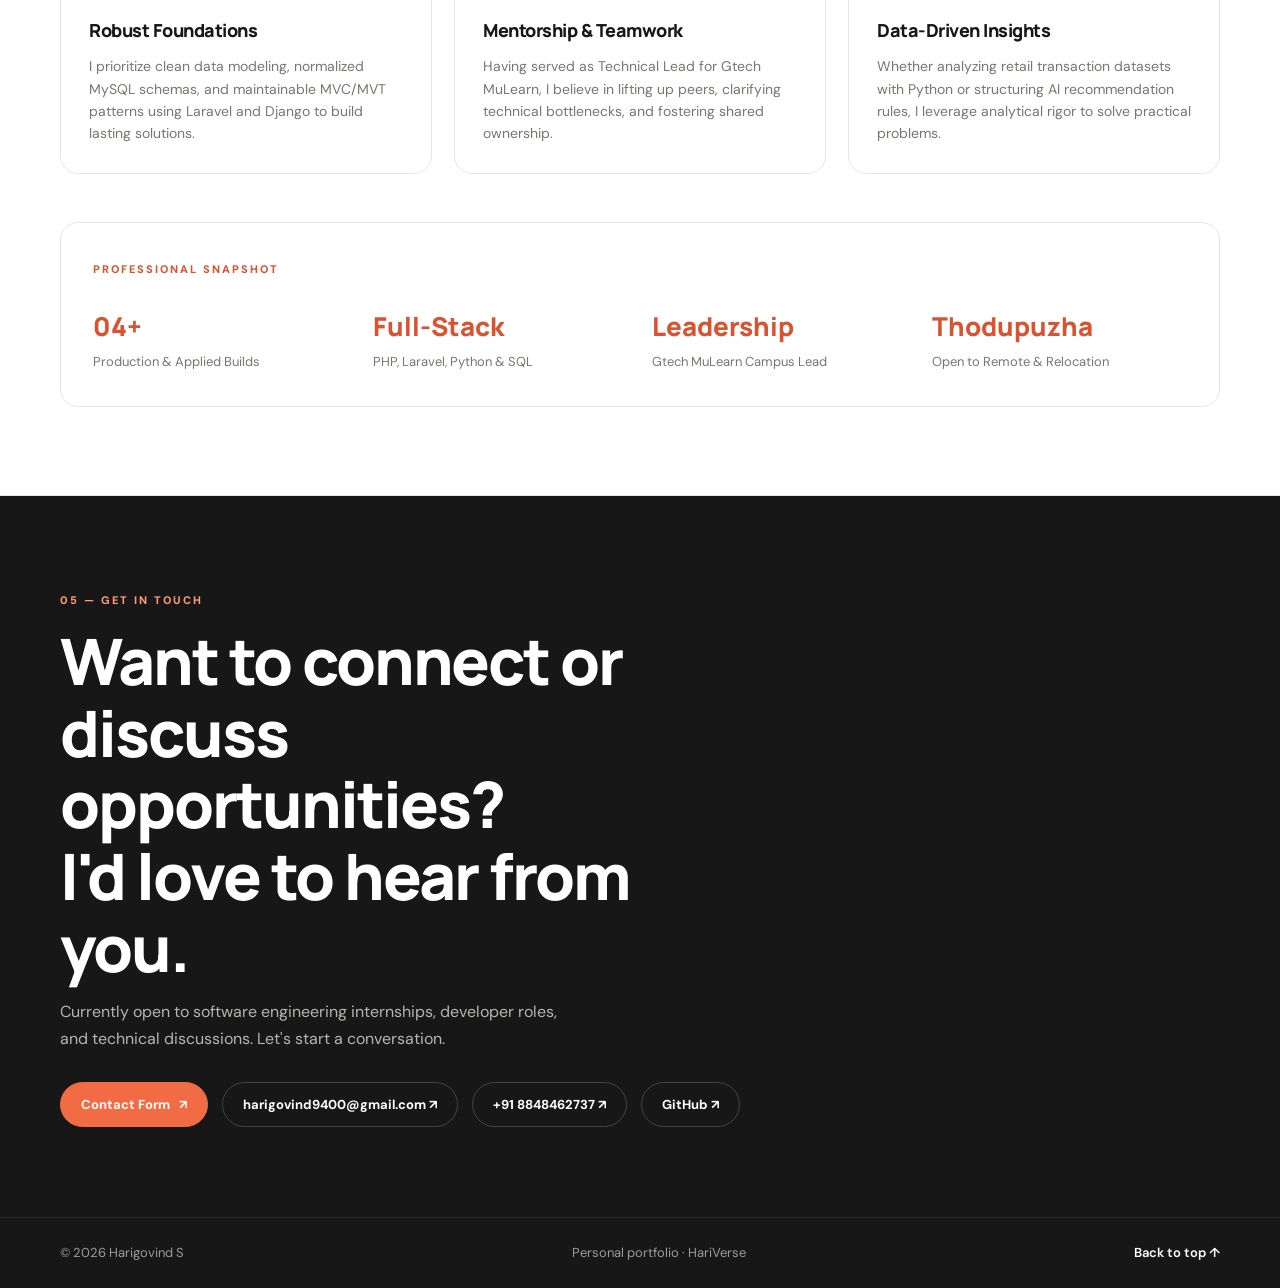
==== commit 331af9c6: "Updated file" ====
--- a/about.html
+++ b/about.html
@@ -15,7 +15,7 @@
 <body>
   <header class="topbar">
     <div class="wrap nav">
-      <a class="brand" href="index.html" aria-label="Harigovind home"><span class="brand-mark">H</span> harigovind<span class="dot-accent">.</span></a>
+      <a class="brand" href="index.html" aria-label="Harigovind home"><span class="brand-mark">HS</span>hari<span class="dot-accent"></span></a>
       <nav class="navlinks" id="navlinks" aria-label="Main navigation">
         <a href="index.html">Home</a>
         <a href="about.html" class="active">About</a>
@@ -57,13 +57,7 @@
       <div class="wrap">
         <div class="about-grid">
           <div>
-            <div style="display: flex; align-items: center; gap: 16px; margin-bottom: 24px;">
-              <img src="assets/img/hari.jpg" alt="Harigovind S" style="width: 76px; height: 76px; border-radius: 50%; object-fit: cover; object-position: center top; border: 3px solid #ffffff; box-shadow: 0 4px 14px rgba(0,0,0,0.12);">
-              <div>
-                <strong style="display: block; font-family: 'Manrope', sans-serif; font-size: 19px;">Harigovind S</strong>
-                <span style="font-size: 13px; color: var(--muted);">Thodupuzha, Idukki, Kerala</span>
-              </div>
-            </div>
+            
             <div class="about-quote">
               “Engineering isn’t just about code—it’s about <span>designing dependable systems</span> that empower people and simplify workflows.”
             </div>
@@ -83,14 +77,14 @@
               I am Harigovind S, a software developer driven by the challenge of transforming complex requirements into smooth, purposeful digital experiences. My technical focus centers around architecting scalable web applications, designing efficient relational databases, and leveraging data to make informed architectural decisions.
             </p>
             <p class="about-text">
-              Specializing in Python, Django, PHP, Laravel, and MySQL, I build systems where performance, security, and user experience work in harmony. Whether building <strong>JobGrids</strong>—an AI-powered job matching platform with intelligent candidate recommendations—or <strong>BHub</strong>—a real-time blood bank inventory and donor registry—I take pride in writing clean, modular, and maintainable code.
+              Specializing in Python, Django, PHP, Laravel, and MySQL, I build systems where performance, security, and user experience work in harmony. Whether building the <strong>Online Job Portal</strong>—a dynamic recruitment platform connecting job seekers with verified companies using Python and Django—or <strong>BHub</strong>—a real-time blood bank inventory and donor registry—I take pride in writing clean, modular, and maintainable code.
             </p>
             <p class="about-text">
               Beyond standalone coding, my tenure as the <strong>Technical Lead for the Gtech MuLearn Campus Chapter</strong> sharpened my ability to communicate technical ideas clearly, mentor budding developers through hands-on coding challenges, and foster collaborative problem-solving across diverse peer groups.
             </p>
             <div style="margin-top: 28px; display: flex; flex-wrap: wrap; gap: 10px;">
               <a class="btn" href="projects.html">Explore my projects <span>↗</span></a>
-              <a class="btn btn-resume" href="assets/docs/Harigovind_S_Resume.pdf" download="Harigovind_S_Resume.pdf" target="_blank">Download Resume <span>↓</span></a>
+              
               <a class="btn btn-light" href="experience.html">View experience timeline</a>
             </div>
           </div>
@@ -160,7 +154,6 @@
         <p>Currently open to software engineering internships, developer roles, and technical discussions. Let's start a conversation.</p>
         <div class="contact-links">
           <a class="btn btn-accent" href="contact.html">Contact Form <span>↗</span></a>
-          <a class="btn btn-light" href="assets/docs/Harigovind_S_Resume.pdf" download="Harigovind_S_Resume.pdf" target="_blank">Download Resume ↓</a>
           <a class="btn btn-light" href="mailto:harigovind9400@gmail.com">harigovind9400@gmail.com ↗</a>
           <a class="btn btn-light" href="tel:+918848462737">+91 8848462737 ↗</a>
           <a class="btn btn-light" href="https://github.com/harigovinds04" target="_blank" rel="noopener noreferrer">GitHub ↗</a>
@@ -171,7 +164,7 @@
 
   <footer>
     <div class="wrap footer-inner">
-      <span>© <span id="year"></span> Harigovind S. Thodupuzha, Idukki.</span>
+      <span>© <span id="year"></span> Harigovind S</span>
       <span>Personal portfolio · HariVerse</span>
       <a href="#story">Back to top ↑</a>
     </div>
